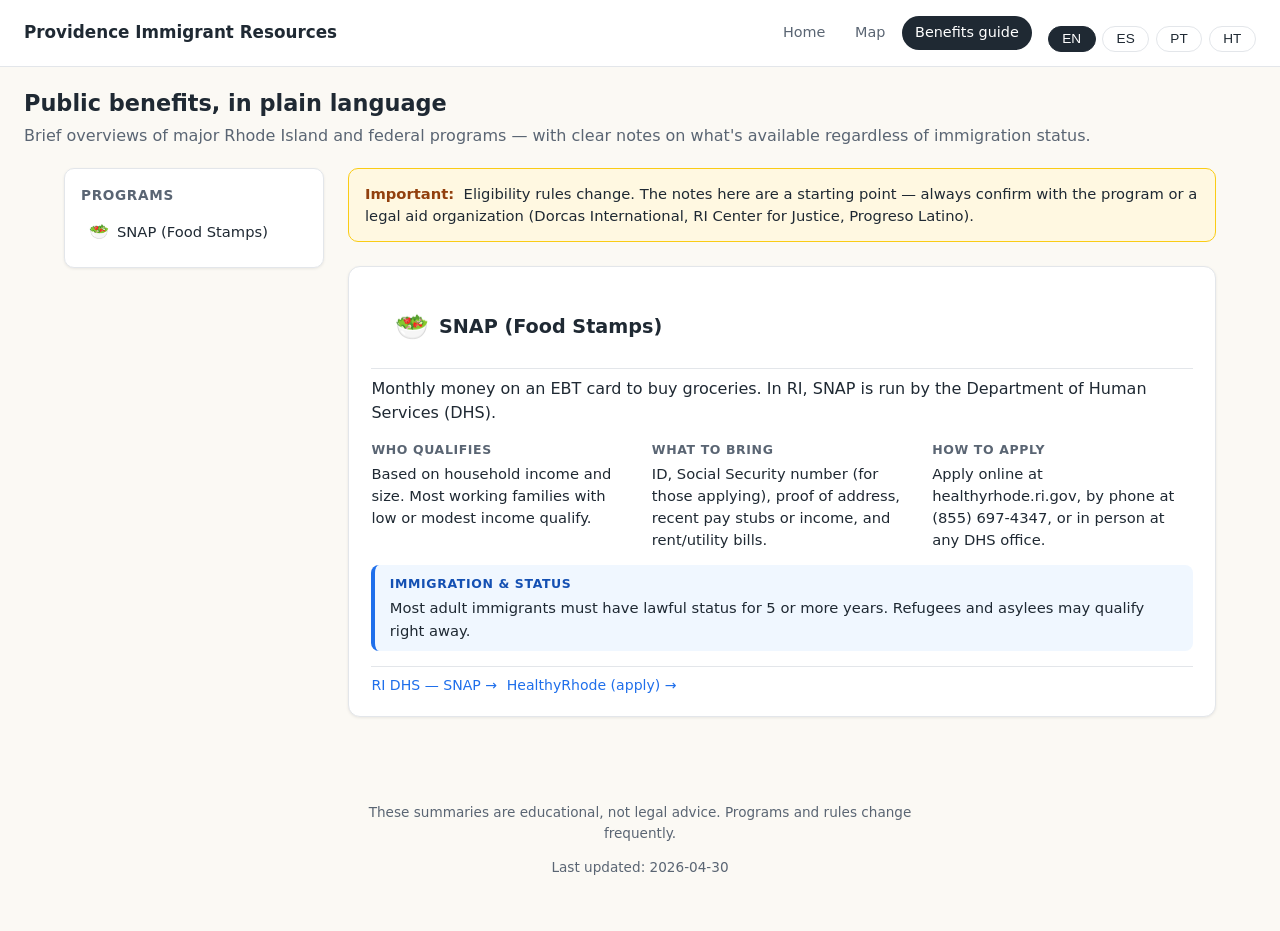
==== benefits/index.html @ 92ebf389 "Initial commit" ====
<!DOCTYPE html>
<html lang="en">
<head>
  <meta charset="UTF-8">
  <meta name="viewport" content="width=device-width, initial-scale=1.0">
  <title>Benefits Guide — Providence Immigrant Resources</title>
  <meta name="description" content="Plain-language guides to SNAP, Medicaid/RIte Care, Medicare, LIHEAP, WIC, RI Works, Section 8, and free tax help — with immigration eligibility notes.">
  <link rel="stylesheet" href="../css/styles.css">
</head>
<body>
  <header class="site-header">
    <div class="site-header__inner">
      <a href="../" class="brand" data-i18n="siteTitle">Providence Immigrant Resources</a>
      <nav class="site-nav" aria-label="Primary">
        <a href="../" data-i18n="navHome">Home</a>
        <a href="../map/" data-i18n="navMap">Map</a>
        <a href="./" class="active" data-i18n="navBenefits">Benefits guide</a>
      </nav>
      <div class="lang-switch" role="group" aria-label="Language">
        <button data-lang="en" class="active">EN</button>
        <button data-lang="es">ES</button>
        <button data-lang="pt">PT</button>
        <button data-lang="ht">HT</button>
      </div>
    </div>
  </header>

  <section class="page-intro">
    <h1 data-i18n="benefitsPageTitle">Public benefits, in plain language</h1>
    <p data-i18n="benefitsPageTagline">Brief overviews of major Rhode Island and federal programs — with clear notes on what's available regardless of immigration status.</p>
  </section>

  <main class="benefits-layout">
    <aside class="benefits-toc panel" aria-label="Programs">
      <h2 data-i18n="benefitsContents">Programs</h2>
      <nav id="toc"></nav>
    </aside>

    <section class="benefits-content">
      <div class="callout">
        <strong data-i18n="benefitsCalloutTitle">Important:</strong>
        <span data-i18n="benefitsCalloutBody">Eligibility rules change. The notes here are a starting point — always confirm with the program or a legal aid organization (Dorcas International, RI Center for Justice, Progreso Latino).</span>
      </div>

      <div id="programs"></div>
    </section>
  </main>

  <footer class="site-footer">
    <p data-i18n="benefitsDisclaimer">These summaries are educational, not legal advice. Programs and rules change frequently.</p>
    <p><span data-i18n="lastUpdated">Last updated</span>: <span id="last-updated">—</span></p>
  </footer>

  <script src="../js/translations.js"></script>
  <script src="../js/benefits.js"></script>
</body>
</html>
---- css/styles.css ----
:root {
  --bg: #fbf9f4;
  --surface: #ffffff;
  --ink: #1f2933;
  --muted: #5a6573;
  --accent: #1f6feb;
  --accent-dark: #1450b3;
  --border: #e3e6ea;
  --food: #d97706;
  --housing: #2563eb;
  --legal: #7c3aed;
  --health: #dc2626;
  --education: #059669;
  --employment: #0891b2;
  --shadow: 0 1px 3px rgba(0, 0, 0, 0.08);
  --radius: 10px;
  font-family: system-ui, -apple-system, "Segoe UI", Roboto, "Helvetica Neue", Arial, sans-serif;
}

* { box-sizing: border-box; }

body {
  margin: 0;
  background: var(--bg);
  color: var(--ink);
  line-height: 1.5;
}

header {
  background: var(--surface);
  border-bottom: 1px solid var(--border);
  padding: 1.25rem 1.5rem;
}

header h1 {
  margin: 0 0 0.25rem;
  font-size: 1.5rem;
}

header p {
  margin: 0;
  color: var(--muted);
  max-width: 60ch;
}

.lang-switch {
  display: flex;
  gap: 0.4rem;
  margin-top: 0.75rem;
  flex-wrap: wrap;
}

.lang-switch button {
  background: transparent;
  border: 1px solid var(--border);
  border-radius: 999px;
  padding: 0.3rem 0.85rem;
  font-size: 0.85rem;
  cursor: pointer;
  color: var(--ink);
}

.lang-switch button.active {
  background: var(--ink);
  color: white;
  border-color: var(--ink);
}

main {
  display: grid;
  grid-template-columns: minmax(280px, 360px) 1fr;
  gap: 1rem;
  padding: 1rem 1.5rem 2rem;
  max-width: 1400px;
  margin: 0 auto;
}

@media (max-width: 880px) {
  main { grid-template-columns: 1fr; }
  #map { height: 60vh; }
}

.sidebar {
  display: flex;
  flex-direction: column;
  gap: 1rem;
  min-width: 0;
}

.panel {
  background: var(--surface);
  border: 1px solid var(--border);
  border-radius: var(--radius);
  padding: 1rem;
  box-shadow: var(--shadow);
}

.panel h2 {
  margin: 0 0 0.6rem;
  font-size: 0.95rem;
  text-transform: uppercase;
  letter-spacing: 0.05em;
  color: var(--muted);
}

.search-input {
  width: 100%;
  padding: 0.55rem 0.75rem;
  font-size: 0.95rem;
  border: 1px solid var(--border);
  border-radius: 8px;
  background: var(--bg);
}

.filters {
  display: flex;
  flex-wrap: wrap;
  gap: 0.4rem;
}

.filter-btn {
  background: var(--bg);
  border: 1px solid var(--border);
  border-radius: 999px;
  padding: 0.35rem 0.85rem;
  font-size: 0.85rem;
  cursor: pointer;
  color: var(--ink);
}

.filter-btn.active {
  background: var(--accent);
  color: white;
  border-color: var(--accent);
}

.resource-list {
  display: flex;
  flex-direction: column;
  gap: 0.6rem;
  max-height: 60vh;
  overflow-y: auto;
  padding-right: 0.25rem;
}

.resource-card {
  background: var(--surface);
  border: 1px solid var(--border);
  border-left: 4px solid var(--muted);
  border-radius: 8px;
  padding: 0.75rem 0.9rem;
  cursor: pointer;
  transition: transform 0.05s ease, box-shadow 0.1s ease;
}

.resource-card:hover {
  transform: translateY(-1px);
  box-shadow: var(--shadow);
}

.resource-card[data-cat="food"]       { border-left-color: var(--food); }
.resource-card[data-cat="housing"]    { border-left-color: var(--housing); }
.resource-card[data-cat="legal"]      { border-left-color: var(--legal); }
.resource-card[data-cat="health"]     { border-left-color: var(--health); }
.resource-card[data-cat="education"]  { border-left-color: var(--education); }
.resource-card[data-cat="employment"] { border-left-color: var(--employment); }

.resource-card h3 {
  margin: 0 0 0.2rem;
  font-size: 1rem;
}

.resource-card .meta {
  font-size: 0.8rem;
  color: var(--muted);
}

.cat-pill {
  display: inline-block;
  font-size: 0.7rem;
  text-transform: uppercase;
  letter-spacing: 0.04em;
  padding: 0.1rem 0.5rem;
  border-radius: 999px;
  color: white;
  margin-right: 0.4rem;
}

.cat-pill[data-cat="food"]       { background: var(--food); }
.cat-pill[data-cat="housing"]    { background: var(--housing); }
.cat-pill[data-cat="legal"]      { background: var(--legal); }
.cat-pill[data-cat="health"]     { background: var(--health); }
.cat-pill[data-cat="education"]  { background: var(--education); }
.cat-pill[data-cat="employment"] { background: var(--employment); }

#map {
  height: 78vh;
  border-radius: var(--radius);
  border: 1px solid var(--border);
  box-shadow: var(--shadow);
}

.popup-content h3 { margin: 0 0 0.25rem; font-size: 1rem; }
.popup-content p  { margin: 0.15rem 0; font-size: 0.85rem; color: var(--ink); }
.popup-content a  { color: var(--accent); text-decoration: none; }
.popup-content a:hover { text-decoration: underline; }
.popup-actions { margin-top: 0.5rem; display: flex; gap: 0.5rem; flex-wrap: wrap; }
.popup-actions a {
  display: inline-block;
  padding: 0.3rem 0.6rem;
  background: var(--accent);
  color: white;
  border-radius: 6px;
  font-size: 0.8rem;
}
.popup-actions a.secondary { background: var(--ink); }

footer {
  padding: 1rem 1.5rem 2rem;
  text-align: center;
  color: var(--muted);
  font-size: 0.85rem;
  max-width: 70ch;
  margin: 0 auto;
}

/* ============================================================
   Multi-page additions: shared header, homepage, benefits page
   ============================================================ */

/* Replace original header rules with shared site-header */
header.site-header {
  background: var(--surface);
  border-bottom: 1px solid var(--border);
  padding: 0;
}
.site-header__inner {
  display: flex;
  align-items: center;
  gap: 1rem;
  flex-wrap: wrap;
  max-width: 1400px;
  margin: 0 auto;
  padding: 0.85rem 1.5rem;
}
.brand {
  font-weight: 700;
  font-size: 1.05rem;
  color: var(--ink);
  text-decoration: none;
  margin-right: auto;
}
.site-nav {
  display: flex;
  gap: 0.25rem;
}
.site-nav a {
  text-decoration: none;
  color: var(--muted);
  padding: 0.4rem 0.8rem;
  border-radius: 999px;
  font-size: 0.9rem;
}
.site-nav a:hover { background: var(--bg); color: var(--ink); }
.site-nav a.active { background: var(--ink); color: white; }

/* Shared page intro band */
.page-intro {
  max-width: 1400px;
  margin: 0 auto;
  padding: 1.25rem 1.5rem 0.25rem;
}
.page-intro h1 { margin: 0 0 0.25rem; font-size: 1.4rem; }
.page-intro p  { margin: 0; color: var(--muted); }

/* Map layout (replaces the old `main` rule for the map page) */
.map-layout {
  display: grid;
  grid-template-columns: minmax(280px, 360px) 1fr;
  gap: 1rem;
  padding: 1rem 1.5rem 2rem;
  max-width: 1400px;
  margin: 0 auto;
}
@media (max-width: 880px) {
  .map-layout { grid-template-columns: 1fr; }
  #map { height: 60vh; }
}

/* Site footer (shared) */
.site-footer {
  padding: 1.25rem 1.5rem 2.5rem;
  text-align: center;
  color: var(--muted);
  font-size: 0.85rem;
  max-width: 70ch;
  margin: 0 auto;
}

/* ----- Homepage ----- */
.hero {
  background: linear-gradient(135deg, #1f6feb 0%, #7c3aed 100%);
  color: white;
}
.hero__inner {
  max-width: 1100px;
  margin: 0 auto;
  padding: 3rem 1.5rem;
}
.hero h1 {
  margin: 0 0 0.5rem;
  font-size: 2rem;
  line-height: 1.2;
}
.hero p {
  margin: 0;
  max-width: 60ch;
  font-size: 1.05rem;
  opacity: 0.95;
}

.home-grid {
  display: grid;
  grid-template-columns: repeat(auto-fit, minmax(280px, 1fr));
  gap: 1rem;
  max-width: 1100px;
  margin: -1.5rem auto 0;
  padding: 0 1.5rem;
}
.home-card {
  display: block;
  text-decoration: none;
  color: var(--ink);
  background: var(--surface);
  border: 1px solid var(--border);
  border-radius: 14px;
  padding: 1.5rem;
  box-shadow: var(--shadow);
  transition: transform 0.08s ease, box-shadow 0.12s ease;
}
.home-card:hover {
  transform: translateY(-2px);
  box-shadow: 0 8px 22px rgba(0, 0, 0, 0.08);
}
.home-card__icon { font-size: 2rem; margin-bottom: 0.5rem; }
.home-card h2    { margin: 0 0 0.4rem; font-size: 1.2rem; }
.home-card p     { margin: 0 0 0.75rem; color: var(--muted); }
.home-card__cta  { color: var(--accent); font-weight: 600; font-size: 0.95rem; }

.home-help {
  max-width: 1100px;
  margin: 2rem auto 0;
  padding: 1.5rem;
  background: var(--surface);
  border: 1px solid var(--border);
  border-radius: 14px;
}
.home-help h2 { margin: 0 0 0.75rem; font-size: 1.1rem; }
.home-help ul { margin: 0; padding-left: 1.2rem; line-height: 1.8; }
.home-help li { color: var(--ink); }
.home-help strong { color: var(--accent-dark); }

/* ----- Benefits page ----- */
.benefits-layout {
  display: grid;
  grid-template-columns: minmax(220px, 260px) 1fr;
  gap: 1.5rem;
  max-width: 1200px;
  margin: 0 auto;
  padding: 1rem 1.5rem 2rem;
}
@media (max-width: 880px) {
  .benefits-layout { grid-template-columns: 1fr; }
}

.benefits-toc {
  position: sticky;
  top: 1rem;
  align-self: start;
  max-height: calc(100vh - 2rem);
  overflow-y: auto;
}
.benefits-toc h2 {
  margin: 0 0 0.5rem;
  font-size: 0.85rem;
  text-transform: uppercase;
  letter-spacing: 0.05em;
  color: var(--muted);
}
.benefits-toc nav { display: flex; flex-direction: column; gap: 0.15rem; }
.toc-link {
  display: flex;
  align-items: center;
  gap: 0.5rem;
  text-decoration: none;
  color: var(--ink);
  padding: 0.4rem 0.5rem;
  border-radius: 8px;
  font-size: 0.92rem;
}
.toc-link:hover { background: var(--bg); }
.toc-icon { font-size: 1rem; }

.callout {
  background: #fff8e1;
  border: 1px solid #facc15;
  border-radius: 10px;
  padding: 0.85rem 1rem;
  margin-bottom: 1.5rem;
  font-size: 0.92rem;
}
.callout strong { color: #92400e; margin-right: 0.3rem; }

.program-card {
  background: var(--surface);
  border: 1px solid var(--border);
  border-radius: 12px;
  padding: 1.25rem 1.4rem;
  margin-bottom: 1.25rem;
  box-shadow: var(--shadow);
  scroll-margin-top: 1rem;
}
.program-card__head {
  display: flex;
  align-items: center;
  gap: 0.6rem;
  margin-bottom: 0.5rem;
}
.program-icon { font-size: 1.7rem; }
.program-card h2 {
  margin: 0;
  font-size: 1.2rem;
}
.program-summary {
  margin: 0 0 1rem;
  color: var(--ink);
  font-size: 1rem;
}
.program-grid {
  display: grid;
  grid-template-columns: repeat(auto-fit, minmax(220px, 1fr));
  gap: 0.85rem 1.25rem;
  margin-bottom: 0.9rem;
}
.program-grid h3 {
  margin: 0 0 0.25rem;
  font-size: 0.78rem;
  text-transform: uppercase;
  letter-spacing: 0.05em;
  color: var(--muted);
}
.program-grid p { margin: 0; font-size: 0.92rem; }

.immigration-note {
  grid-column: 1 / -1;
  background: #f0f7ff;
  border-left: 4px solid var(--accent);
  border-radius: 8px;
  padding: 0.6rem 0.9rem;
}
.immigration-note h3 { color: var(--accent-dark); }

.program-links {
  display: flex;
  flex-wrap: wrap;
  gap: 0.6rem;
  padding-top: 0.5rem;
  border-top: 1px solid var(--border);
}
.program-links a {
  font-size: 0.88rem;
  color: var(--accent);
  text-decoration: none;
}
.program-links a:hover { text-decoration: underline; }
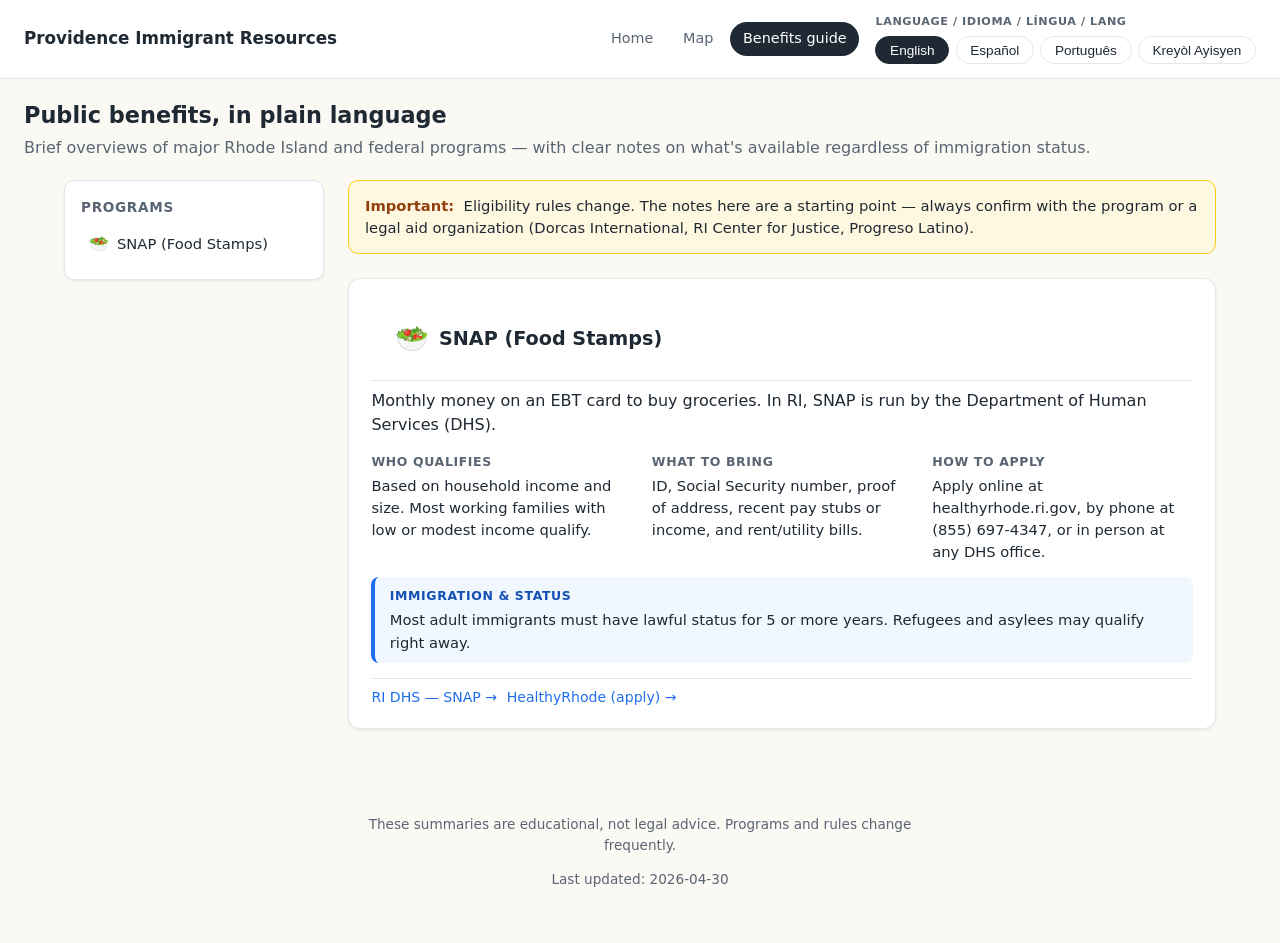
==== commit 840445c9: "added additional work" ====
--- a/benefits/index.html
+++ b/benefits/index.html
@@ -16,11 +16,14 @@
         <a href="../map/" data-i18n="navMap">Map</a>
         <a href="./" class="active" data-i18n="navBenefits">Benefits guide</a>
       </nav>
-      <div class="lang-switch" role="group" aria-label="Language">
-        <button data-lang="en" class="active">EN</button>
-        <button data-lang="es">ES</button>
-        <button data-lang="pt">PT</button>
-        <button data-lang="ht">HT</button>
+      <div class="lang-switch" role="group" aria-labelledby="lang-label">
+        <span id="lang-label" class="lang-label">Language / Idioma / Língua / Lang</span>
+        <div class="lang-switch__buttons">
+          <button data-lang="en" class="active">English</button>
+          <button data-lang="es">Español</button>
+          <button data-lang="pt">Português</button>
+          <button data-lang="ht">Kreyòl Ayisyen</button>
+        </div>
       </div>
     </div>
   </header>
--- a/css/styles.css
+++ b/css/styles.css
@@ -473,3 +473,151 @@
   text-decoration: none;
 }
 .program-links a:hover { text-decoration: underline; }
+
+/* ============================================================
+   Language label + multilingual button names
+   ============================================================ */
+.lang-switch {
+  display: flex;
+  flex-direction: column;
+  align-items: flex-start;
+  gap: 0.35rem;
+  margin-top: 0;
+}
+.lang-label {
+  font-size: 0.7rem;
+  letter-spacing: 0.05em;
+  text-transform: uppercase;
+  color: var(--muted);
+  font-weight: 600;
+}
+.lang-switch__buttons {
+  display: flex;
+  gap: 0.4rem;
+  flex-wrap: wrap;
+}
+.lang-switch__buttons button {
+  background: transparent;
+  border: 1px solid var(--border);
+  border-radius: 999px;
+  padding: 0.35rem 0.85rem;
+  font-size: 0.85rem;
+  cursor: pointer;
+  color: var(--ink);
+  white-space: nowrap;
+}
+.lang-switch__buttons button.active {
+  background: var(--ink);
+  color: white;
+  border-color: var(--ink);
+}
+
+/* Make sure the header still wraps cleanly when the lang switcher gets bigger */
+.site-header__inner { row-gap: 0.6rem; }
+
+/* ============================================================
+   Welcome language picker modal
+   ============================================================ */
+body.modal-open { overflow: hidden; }
+
+.lang-modal {
+  position: fixed;
+  inset: 0;
+  z-index: 1000;
+  display: flex;
+  align-items: center;
+  justify-content: center;
+  padding: 1rem;
+}
+.lang-modal[hidden] { display: none; }
+
+.lang-modal__backdrop {
+  position: absolute;
+  inset: 0;
+  background: rgba(15, 23, 42, 0.55);
+  backdrop-filter: blur(2px);
+}
+
+.lang-modal__card {
+  position: relative;
+  background: var(--surface);
+  border-radius: 14px;
+  box-shadow: 0 20px 60px rgba(0, 0, 0, 0.25);
+  padding: 1.75rem 1.75rem 1.5rem;
+  max-width: 560px;
+  width: 100%;
+  z-index: 1;
+  animation: lang-modal-pop 0.2s ease-out;
+}
+
+@keyframes lang-modal-pop {
+  from { transform: translateY(8px) scale(0.98); opacity: 0; }
+  to   { transform: translateY(0) scale(1); opacity: 1; }
+}
+
+.lang-modal__title {
+  margin: 0 0 0.4rem;
+  font-size: 1.15rem;
+  display: flex;
+  flex-direction: column;
+  gap: 0.1rem;
+}
+.lang-modal__title span { line-height: 1.25; }
+.lang-modal__title span[lang="en"] { color: var(--ink); font-weight: 700; font-size: 1.3rem; }
+.lang-modal__title span:not([lang="en"]) {
+  color: var(--muted);
+  font-size: 0.95rem;
+  font-weight: 500;
+}
+
+.lang-modal__subtitle {
+  margin: 0.5rem 0 1.1rem;
+  color: var(--muted);
+  font-size: 0.85rem;
+  display: flex;
+  flex-direction: column;
+  gap: 0.15rem;
+}
+
+.lang-modal__buttons {
+  display: grid;
+  grid-template-columns: repeat(2, 1fr);
+  gap: 0.6rem;
+}
+@media (max-width: 480px) {
+  .lang-modal__buttons { grid-template-columns: 1fr; }
+}
+
+.lang-modal__btn {
+  display: flex;
+  flex-direction: column;
+  align-items: flex-start;
+  gap: 0.15rem;
+  padding: 0.85rem 1rem;
+  background: var(--bg);
+  border: 1px solid var(--border);
+  border-radius: 10px;
+  cursor: pointer;
+  font: inherit;
+  color: var(--ink);
+  text-align: left;
+  transition: transform 0.06s ease, border-color 0.1s ease, background 0.1s ease;
+}
+.lang-modal__btn:hover,
+.lang-modal__btn:focus-visible {
+  border-color: var(--accent);
+  background: white;
+  outline: none;
+  transform: translateY(-1px);
+  box-shadow: 0 0 0 3px rgba(31, 111, 235, 0.18);
+}
+.lang-modal__btn-name {
+  font-size: 0.78rem;
+  text-transform: uppercase;
+  letter-spacing: 0.05em;
+  color: var(--muted);
+}
+.lang-modal__btn-native {
+  font-size: 1.05rem;
+  font-weight: 600;
+}
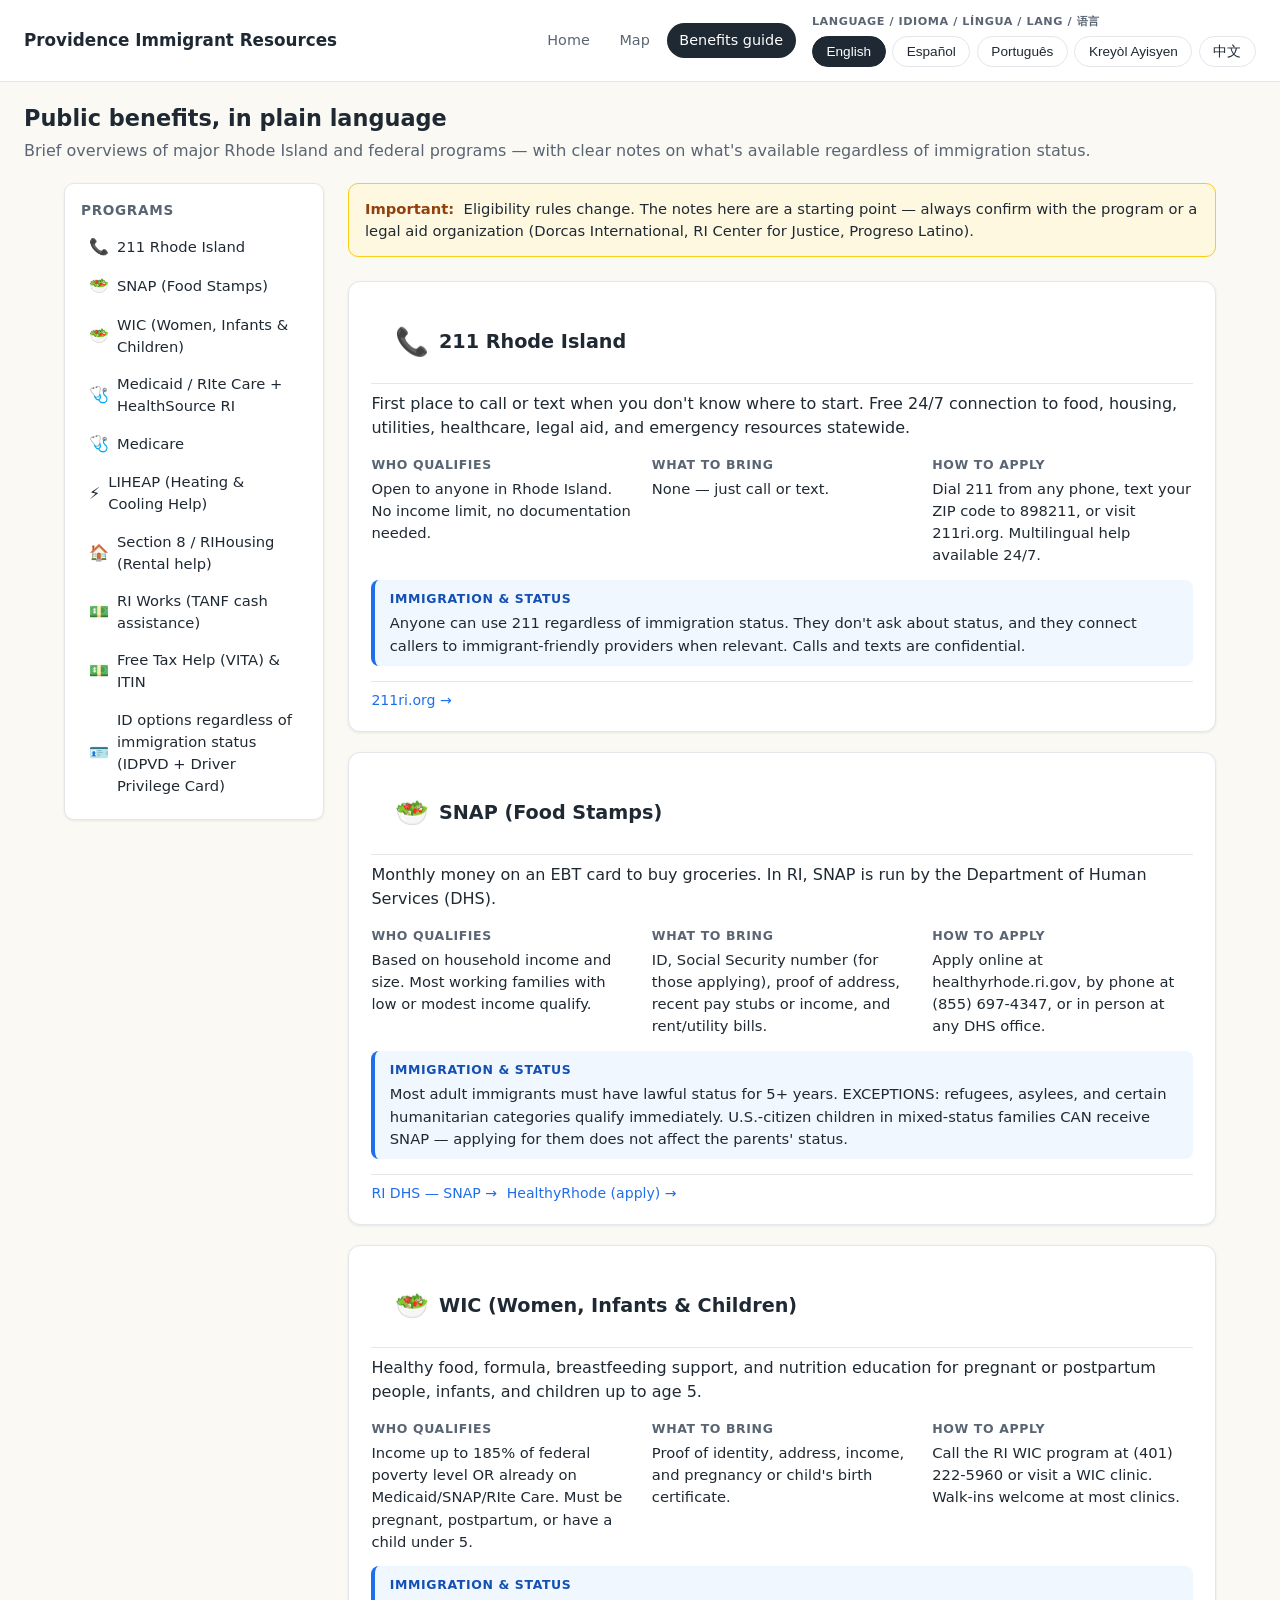
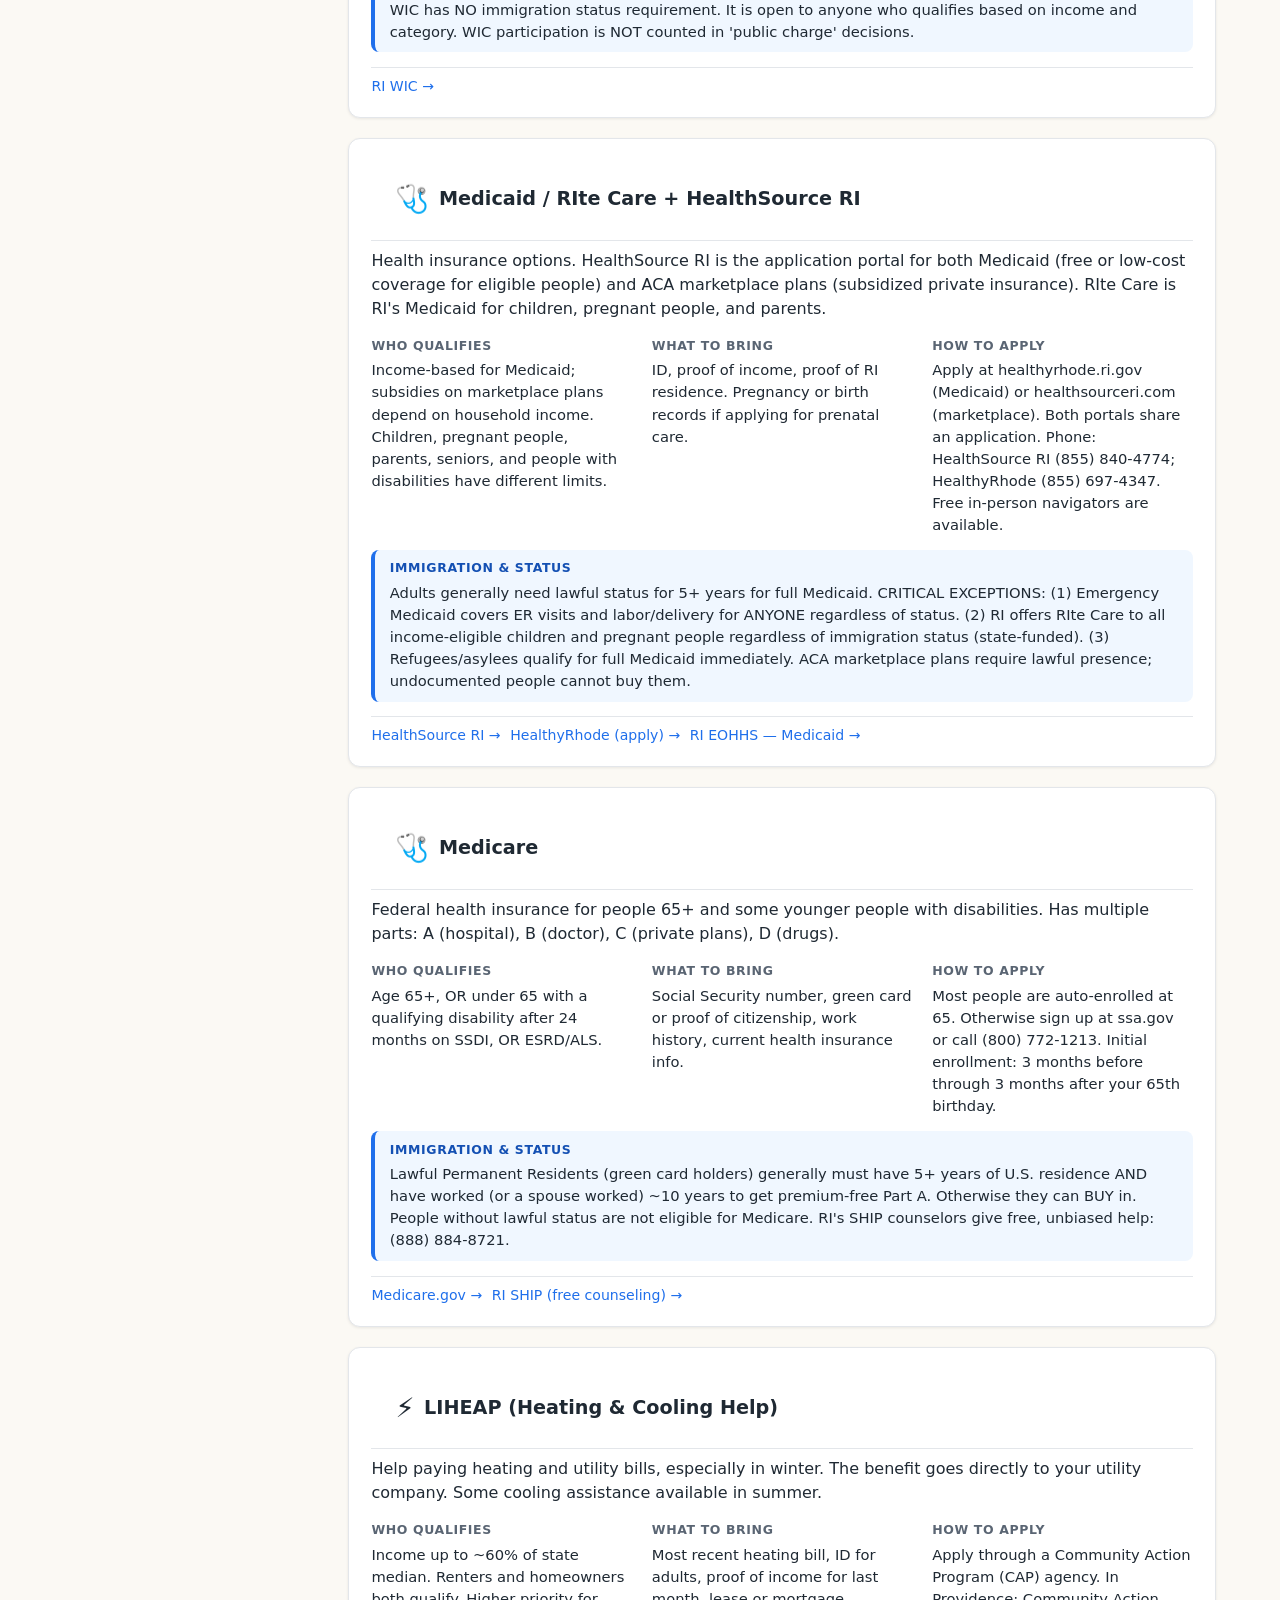
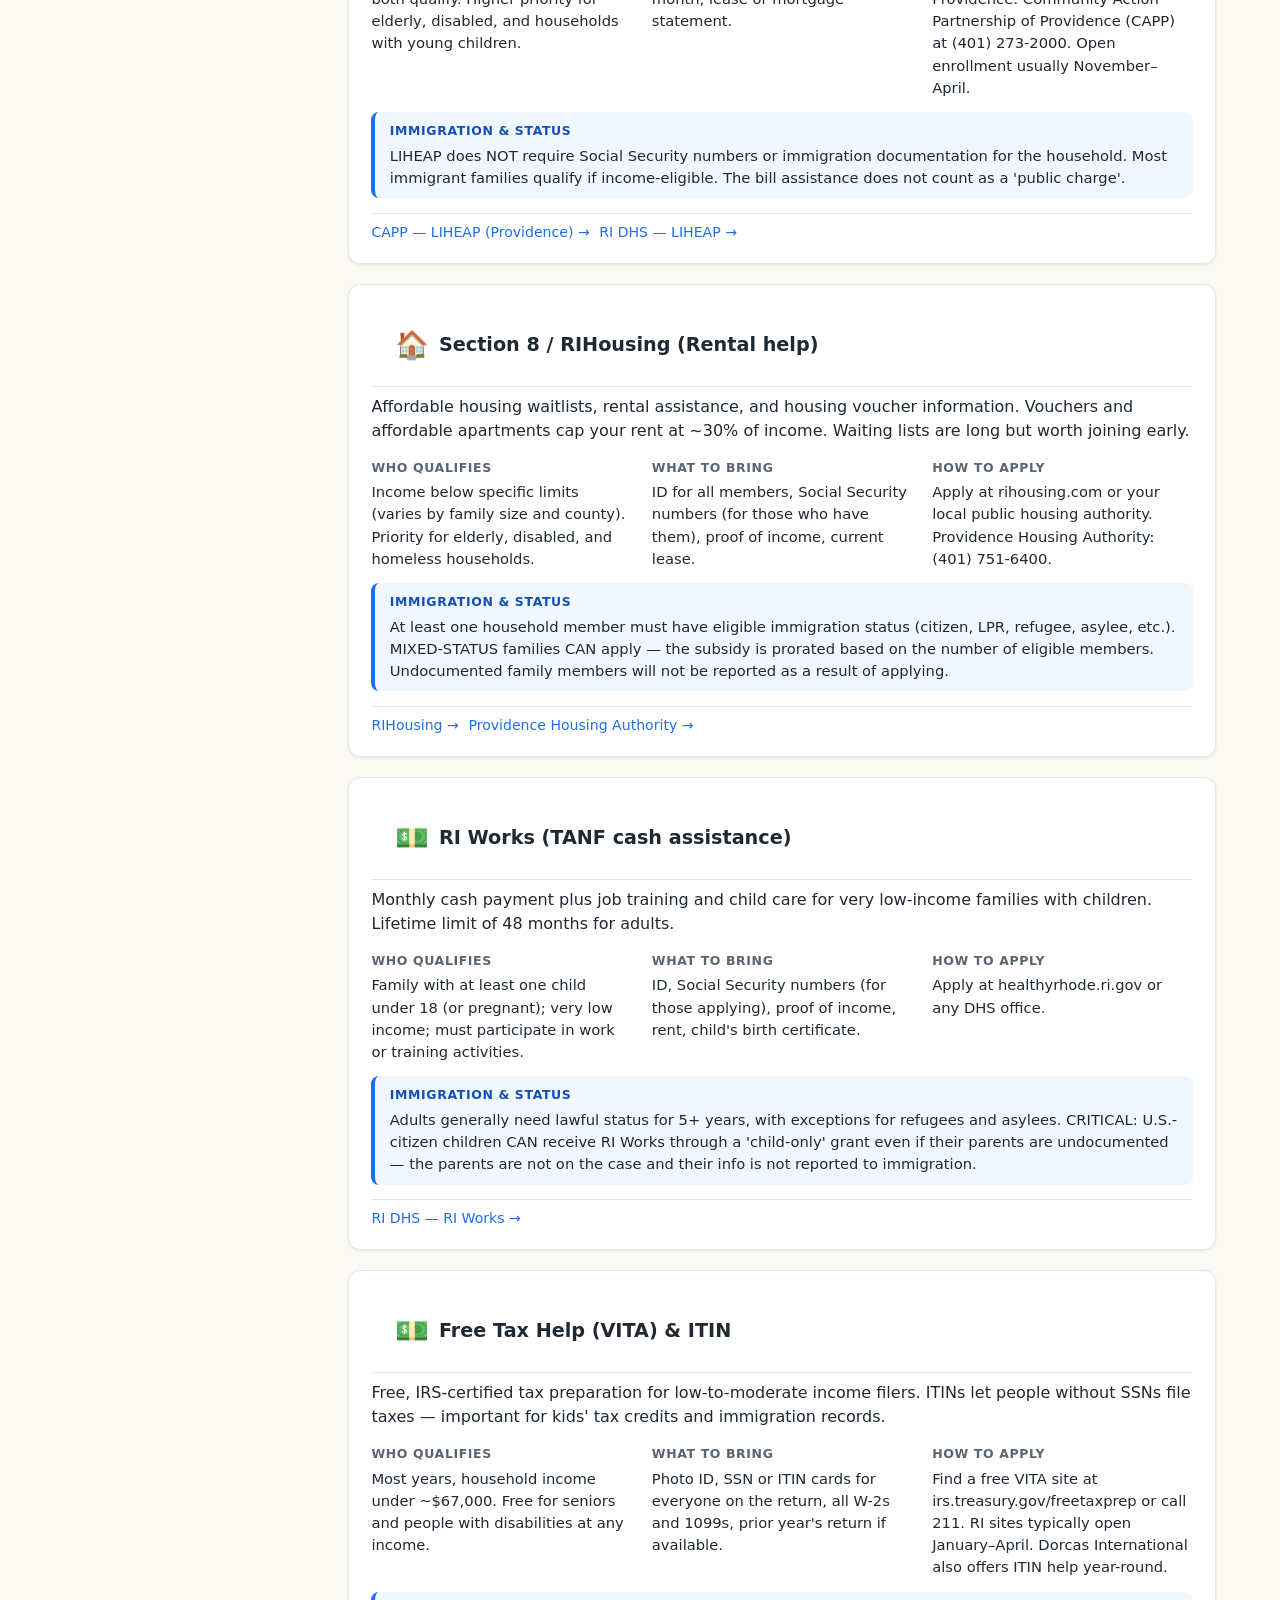
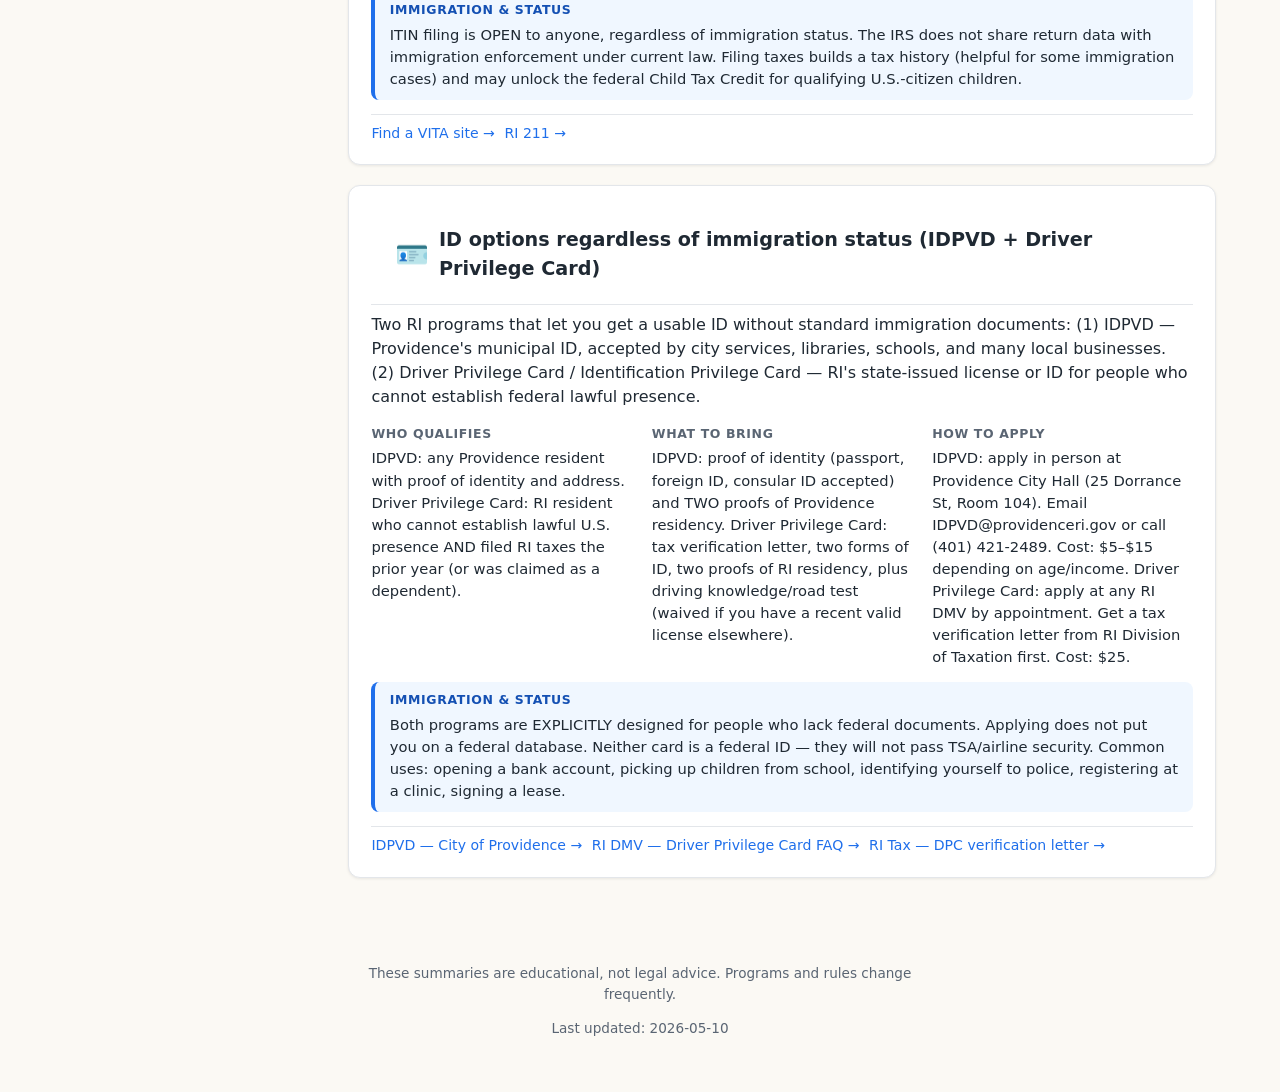
==== commit 698f3e78: "added chinese" ====
--- a/benefits/index.html
+++ b/benefits/index.html
@@ -17,12 +17,13 @@
         <a href="./" class="active" data-i18n="navBenefits">Benefits guide</a>
       </nav>
       <div class="lang-switch" role="group" aria-labelledby="lang-label">
-        <span id="lang-label" class="lang-label">Language / Idioma / Língua / Lang</span>
+        <span id="lang-label" class="lang-label">Language / Idioma / Língua / Lang / 语言</span>
         <div class="lang-switch__buttons">
           <button data-lang="en" class="active">English</button>
           <button data-lang="es">Español</button>
           <button data-lang="pt">Português</button>
           <button data-lang="ht">Kreyòl Ayisyen</button>
+          <button data-lang="zh">中文</button>
         </div>
       </div>
     </div>
--- a/css/styles.css
+++ b/css/styles.css
@@ -12,6 +12,7 @@
   --health: #dc2626;
   --education: #059669;
   --employment: #0891b2;
+  --cultural: #be185d;
   --shadow: 0 1px 3px rgba(0, 0, 0, 0.08);
   --radius: 10px;
   font-family: system-ui, -apple-system, "Segoe UI", Roboto, "Helvetica Neue", Arial, sans-serif;
@@ -164,6 +165,7 @@
 .resource-card[data-cat="health"]     { border-left-color: var(--health); }
 .resource-card[data-cat="education"]  { border-left-color: var(--education); }
 .resource-card[data-cat="employment"] { border-left-color: var(--employment); }
+.resource-card[data-cat="cultural"]   { border-left-color: var(--cultural); }
 
 .resource-card h3 {
   margin: 0 0 0.2rem;
@@ -192,6 +194,7 @@
 .cat-pill[data-cat="health"]     { background: var(--health); }
 .cat-pill[data-cat="education"]  { background: var(--education); }
 .cat-pill[data-cat="employment"] { background: var(--employment); }
+.cat-pill[data-cat="cultural"]   { background: var(--cultural); }
 
 #map {
   height: 78vh;
